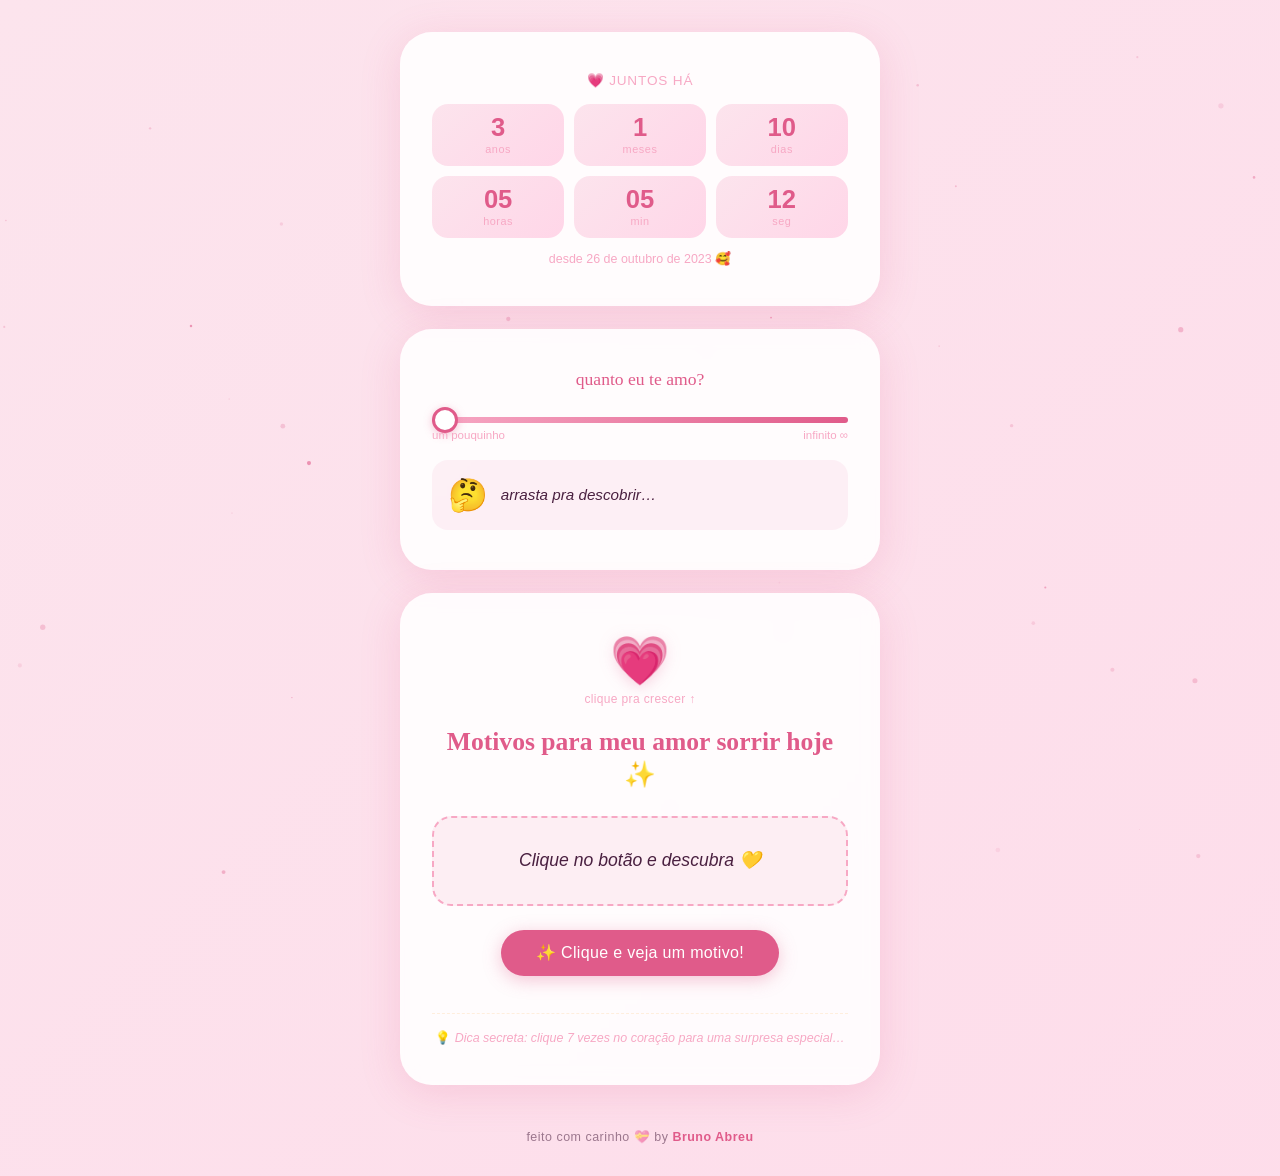
==== index.html @ 89123e7b "Rename sorrir.html to index.html" ====
<!DOCTYPE html>
<html lang="pt-BR">
<head>
  <meta charset="UTF-8" />
  <meta name="viewport" content="width=device-width, initial-scale=1.0" />
  <title>💗 Para Você</title>
  <link rel="icon" type="image/svg+xml" href="data:image/svg+xml,%3Csvg xmlns='http://www.w3.org/2000/svg' viewBox='0 0 100 100'%3E%3Ctext y='.9em' font-size='90'%3E💗%3C/text%3E%3C/svg%3E" />
  <link rel="stylesheet" href="estilo.css" />
</head>
<body>

<canvas id="estrelas"></canvas>
<div id="detalhes-fundo" aria-hidden="true"></div>

<!-- ============================================================
     CARD: TEMPO JUNTOS
     ============================================================ -->
<div class="card card-tempo">
  <p class="tempo-label">💗 juntos há</p>
  <div class="tempo-grid">
    <div class="tempo-bloco">
      <span id="t-anos">0</span>
      <small>anos</small>
    </div>
    <div class="tempo-bloco">
      <span id="t-meses">0</span>
      <small>meses</small>
    </div>
    <div class="tempo-bloco">
      <span id="t-dias">0</span>
      <small>dias</small>
    </div>
    <div class="tempo-bloco">
      <span id="t-horas">0</span>
      <small>horas</small>
    </div>
    <div class="tempo-bloco">
      <span id="t-min">0</span>
      <small>min</small>
    </div>
    <div class="tempo-bloco">
      <span id="t-seg">0</span>
      <small>seg</small>
    </div>
  </div>
  <p class="tempo-sub">desde 26 de outubro de 2023 🥰</p>
</div>

<!-- ============================================================
     CARD: QUANTO EU TE AMO
     ============================================================ -->
<div class="card card-amor">
  <p class="amor-label">quanto eu te amo?</p>

  <div class="slider-wrapper">
    <input type="range" id="slider-amor" min="0" max="100" value="0" />
    <div class="slider-marcas">
      <span>um pouquinho</span>
      <span>infinito ∞</span>
    </div>
  </div>

  <div id="amor-resposta" class="amor-resposta">
    <span id="amor-emoji">🤔</span>
    <p id="amor-texto">arrasta pra descobrir…</p>
  </div>

  <!-- Explosão de corações ao chegar no infinito -->
  <div id="infinito-kaboom" aria-hidden="true"></div>
</div>

<!-- ============================================================
     CARD PRINCIPAL — frases
     ============================================================ -->
<div class="card">

  <div id="coracao-container" onclick="crescerCoracao()" title="Clique em mim! 🥹">
    <div id="coracao">💗</div>
    <div id="tamanho-hint">clique pra crescer ↑</div>
  </div>

  <h1>Motivos para meu amor sorrir hoje ✨</h1>

  <div id="caixa-frase">
    <p id="frase">Clique no botão e descubra 💛</p>
  </div>

  <button id="btn-sortear" onclick="sortearFrase()">✨ Clique e veja um motivo!</button>

  <div id="contador"></div>

  <hr class="linha" />

  <p class="rodape">
    💡 <em>Dica secreta: clique 7 vezes no coração para uma surpresa especial…</em>
  </p>

</div>

<footer class="assinatura">
  feito com carinho 💝 by <strong>Bruno Abreu</strong>
</footer>

<!-- EASTER EGG -->
<div id="easter-egg">
  <div id="easter-box">
    <h2>🎵 Você encontrou! 🎉</h2>
    <p>Essa playlist é só nossa nenem. Cada música foi escolhida a dedo pensando em nós dois!! 💛</p>
    <a id="btn-playlist"
       href="https://open.spotify.com/playlist/5qg5w7egJX3ZqA6o2hRKBQ?si=a4ea92be59c94166"
       target="_blank" rel="noopener">
      🎵 Abrir playlist no Spotify
    </a>
    <button id="btn-fechar-egg" onclick="fecharEasterEgg()">fechar ✕</button>
  </div>
</div>

<script src="script.js"></script>
</body>
</html>
---- estilo.css ----
/* ============================================================
   CORES E FONTES — mude aqui para personalizar o visual
   ============================================================ */
:root {
  --cor-fundo: #fce4ed;
  --cor-fundo2: #ffeedd;
  --cor-primaria: #e05b8a;
  --cor-secundaria: #f7a8c4;
  --cor-texto: #4a2040;
  --cor-coracoes: #e05b8a;
  --fonte-titulo: 'Georgia', serif;
  --fonte-texto: 'Segoe UI', sans-serif;
}

* { box-sizing: border-box; margin: 0; padding: 0; }

/* ============================================================
   GRADIENTE ANIMADO DE FUNDO
   Troque as cores no @keyframes gradiente para mudar as cores
   ============================================================ */
body {
  min-height: 100vh;
  font-family: var(--fonte-texto);
  color: var(--cor-texto);
  display: flex;
  flex-direction: column;
  align-items: center;
  justify-content: center;
  padding: 2rem 1rem;
  overflow-x: hidden;
  position: relative;

  /* gradiente animado — 3 posições de cor que se alternam suavemente */
  background: linear-gradient(135deg, #fce4ed, #ffd6e8, #ffe8f5);
  background-size: 400% 400%;
  animation: gradiente 10s ease infinite;
}

@keyframes gradiente {
  0%   { background-position: 0%   50%; }
  50%  { background-position: 100% 50%; }
  100% { background-position: 0%   50%; }
}

/* ============================================================
   CANVAS DAS ESTRELINHAS (fixo atrás de tudo)
   ============================================================ */
#estrelas {
  position: fixed;
  inset: 0;
  pointer-events: none;
  z-index: 0;
}

/* ============================================================
   DETALHES FOFOS DE FUNDO
   Os elementos (💗 🌸 ✨ etc) são criados pelo script.js
   e injetados aqui. Cada um recebe a classe .detalhe-fofo
   ============================================================ */
#detalhes-fundo {
  position: fixed;
  inset: 0;
  pointer-events: none;
  z-index: 1;
  overflow: hidden;
}

.detalhe-fofo {
  position: absolute;
  font-size: 1.4rem;
  opacity: 0;
  animation: subir-fofo var(--dur, 8s) var(--delay, 0s) ease-in infinite;
  user-select: none;
}

@keyframes subir-fofo {
  0%   { transform: translateY(0)   rotate(0deg)   scale(0.8); opacity: 0;   }
  15%  { opacity: 0.55; }
  80%  { opacity: 0.35; }
  100% { transform: translateY(-110vh) rotate(25deg) scale(1.1); opacity: 0; }
}

/* ============================================================
   CARD PRINCIPAL
   ============================================================ */
.card {
  position: relative;
  z-index: 2;
  background: rgba(255, 255, 255, 0.88);
  backdrop-filter: blur(8px);
  -webkit-backdrop-filter: blur(8px);
  border-radius: 2rem;
  box-shadow: 0 8px 40px rgba(224, 91, 138, 0.18);
  padding: 2.5rem 2rem;
  max-width: 480px;
  width: 100%;
  text-align: center;
}

/* ============================================================
   CORAÇÃO ANIMADO
   ============================================================ */
#coracao-container {
  margin-bottom: 1.2rem;
  cursor: pointer;
  user-select: none;
}
#coracao {
  font-size: 3rem;
  display: inline-block;
  transition: transform 0.15s cubic-bezier(.36,2,.7,.8);
  filter: drop-shadow(0 2px 8px rgba(224,91,138,0.3));
}
#coracao.pulsar {
  animation: pulso 0.35s ease;
}
@keyframes pulso {
  0%   { transform: scale(1); }
  50%  { transform: scale(1.45); }
  100% { transform: scale(1); }
}
#tamanho-hint {
  font-size: 0.75rem;
  color: var(--cor-secundaria);
  margin-top: 0.2rem;
  letter-spacing: 0.03em;
}

/* ============================================================
   TÍTULO
   ============================================================ */
h1 {
  font-family: var(--fonte-titulo);
  font-size: 1.6rem;
  color: var(--cor-primaria);
  margin-bottom: 1.5rem;
  line-height: 1.3;
}

/* ============================================================
   CAIXA DA FRASE
   ============================================================ */
#caixa-frase {
  background: rgba(252, 228, 237, 0.6);
  border: 2px dashed var(--cor-secundaria);
  border-radius: 1.2rem;
  padding: 1.4rem 1.2rem;
  min-height: 90px;
  display: flex;
  align-items: center;
  justify-content: center;
  margin-bottom: 1.5rem;
  transition: opacity 0.3s;
}
#frase {
  font-size: 1.1rem;
  line-height: 1.6;
  color: var(--cor-texto);
  font-style: italic;
}

/* ============================================================
   BOTÃO PRINCIPAL
   ============================================================ */
#btn-sortear {
  background: var(--cor-primaria);
  color: white;
  border: none;
  border-radius: 999px;
  padding: 0.85rem 2.2rem;
  font-size: 1rem;
  font-family: var(--fonte-texto);
  cursor: pointer;
  box-shadow: 0 4px 18px rgba(224,91,138,0.35);
  transition: transform 0.1s, box-shadow 0.1s;
  letter-spacing: 0.02em;
  margin-bottom: 0.8rem;
}
#btn-sortear:hover  { transform: translateY(-2px); box-shadow: 0 6px 22px rgba(224,91,138,0.4); }
#btn-sortear:active { transform: translateY(0);    box-shadow: 0 2px 8px rgba(224,91,138,0.3); }

/* ============================================================
   CONTADOR DE CLIQUES
   ============================================================ */
#contador {
  font-size: 0.8rem;
  color: var(--cor-secundaria);
  margin-bottom: 1.5rem;
}

/* ============================================================
   SEPARADOR
   ============================================================ */
.linha {
  border: none;
  border-top: 1.5px dashed var(--cor-fundo2);
  margin: 1rem 0;
}

/* ============================================================
   RODAPÉ DA CARD
   ============================================================ */
.rodape {
  font-size: 0.78rem;
  color: var(--cor-secundaria);
  margin-top: 0.5rem;
}

/* ============================================================
   ASSINATURA "feito com carinho by Bruno Abreu"
   Fica embaixo do card, discreta mas presente
   ============================================================ */
.assinatura {
  position: relative;
  z-index: 2;
  margin-top: 1.4rem;
  font-size: 0.78rem;
  color: rgba(74, 32, 64, 0.55);
  letter-spacing: 0.04em;
  text-align: center;
}
.assinatura strong {
  color: var(--cor-primaria);
  font-weight: 600;
}

/* ============================================================
   EASTER EGG — modal especial
   ============================================================ */
#easter-egg {
  display: none;
  position: fixed;
  inset: 0;
  z-index: 100;
  background: rgba(74,32,64,0.82);
  align-items: center;
  justify-content: center;
}
#easter-egg.ativo { display: flex; }

#easter-box {
  background: white;
  border-radius: 2rem;
  padding: 2.5rem 2rem;
  max-width: 420px;
  width: 90%;
  text-align: center;
  box-shadow: 0 16px 60px rgba(0,0,0,0.3);
  animation: aparecer 0.4s cubic-bezier(.36,2,.7,.8);
}
@keyframes aparecer {
  from { transform: scale(0.7); opacity: 0; }
  to   { transform: scale(1);   opacity: 1; }
}
#easter-box h2 {
  font-family: var(--fonte-titulo);
  color: var(--cor-primaria);
  font-size: 1.5rem;
  margin-bottom: 0.8rem;
}
#easter-box p {
  color: var(--cor-texto);
  line-height: 1.6;
  margin-bottom: 1.4rem;
  font-size: 0.95rem;
}

#btn-playlist {
  display: inline-block;
  background: #1db954;
  color: white;
  text-decoration: none;
  border-radius: 999px;
  padding: 0.75rem 1.8rem;
  font-size: 0.95rem;
  font-weight: 600;
  letter-spacing: 0.03em;
  transition: opacity 0.2s;
  margin-bottom: 1rem;
}
#btn-playlist:hover { opacity: 0.87; }

#btn-fechar-egg {
  display: block;
  background: none;
  border: none;
  color: var(--cor-secundaria);
  cursor: pointer;
  font-size: 0.85rem;
  text-decoration: underline;
  margin: 0 auto;
  font-family: var(--fonte-texto);
}

/* ============================================================
   LAYOUT GERAL — cards empilhados com espaço entre eles
   ============================================================ */
body {
  gap: 1.4rem;
}

/* ============================================================
   CARD: TEMPO JUNTOS
   ============================================================ */
.card-tempo {
  max-width: 480px;
  width: 100%;
}
.tempo-label {
  font-size: 0.85rem;
  color: var(--cor-secundaria);
  letter-spacing: 0.06em;
  text-transform: uppercase;
  margin-bottom: 1rem;
}
.tempo-grid {
  display: grid;
  grid-template-columns: repeat(3, 1fr);
  gap: 0.6rem;
  margin-bottom: 0.8rem;
}
.tempo-bloco {
  background: linear-gradient(135deg, #fce4ed, #ffd6e8);
  border-radius: 1rem;
  padding: 0.7rem 0.4rem;
  display: flex;
  flex-direction: column;
  align-items: center;
  gap: 0.15rem;
}
.tempo-bloco span {
  font-size: 1.6rem;
  font-weight: 700;
  color: var(--cor-primaria);
  line-height: 1;
  font-variant-numeric: tabular-nums;
}
.tempo-bloco small {
  font-size: 0.68rem;
  color: var(--cor-secundaria);
  letter-spacing: 0.05em;
}
.tempo-sub {
  font-size: 0.78rem;
  color: var(--cor-secundaria);
  margin-top: 0.2rem;
}

/* ============================================================
   CARD: QUANTO EU TE AMO
   ============================================================ */
.card-amor {
  max-width: 480px;
  width: 100%;
  position: relative;
  overflow: hidden;
}
.amor-label {
  font-family: var(--fonte-titulo);
  font-size: 1.1rem;
  color: var(--cor-primaria);
  margin-bottom: 1.2rem;
}

/* slider */
.slider-wrapper {
  margin-bottom: 1.2rem;
}
.slider-wrapper input[type="range"] {
  -webkit-appearance: none;
  appearance: none;
  width: 100%;
  height: 6px;
  border-radius: 999px;
  background: linear-gradient(to right, #f7a8c4, #e05b8a);
  outline: none;
  cursor: pointer;
  margin-bottom: 0.4rem;
}
.slider-wrapper input[type="range"]::-webkit-slider-thumb {
  -webkit-appearance: none;
  width: 26px;
  height: 26px;
  border-radius: 50%;
  background: white;
  border: 3px solid var(--cor-primaria);
  box-shadow: 0 2px 8px rgba(224,91,138,0.35);
  cursor: grab;
  transition: transform 0.1s;
}
.slider-wrapper input[type="range"]::-webkit-slider-thumb:active {
  cursor: grabbing;
  transform: scale(1.15);
}
.slider-marcas {
  display: flex;
  justify-content: space-between;
  font-size: 0.72rem;
  color: var(--cor-secundaria);
}

/* resposta */
.amor-resposta {
  background: rgba(252,228,237,0.5);
  border-radius: 1rem;
  padding: 1rem;
  min-height: 70px;
  display: flex;
  align-items: center;
  gap: 0.8rem;
  transition: opacity 0.3s;
}
#amor-emoji { font-size: 2rem; flex-shrink: 0; }
#amor-texto {
  font-size: 0.95rem;
  line-height: 1.5;
  color: var(--cor-texto);
  font-style: italic;
  text-align: left;
}

/* explosão de corações no infinito */
#infinito-kaboom {
  position: absolute;
  inset: 0;
  pointer-events: none;
  overflow: hidden;
}
.kaboom-coracao {
  position: absolute;
  font-size: 1.5rem;
  animation: kaboom-subir 1.2s ease-out forwards;
}
@keyframes kaboom-subir {
  0%   { transform: translateY(0) scale(0.5) rotate(0deg); opacity: 1; }
  100% { transform: translateY(-120px) scale(1.4) rotate(20deg); opacity: 0; }
}
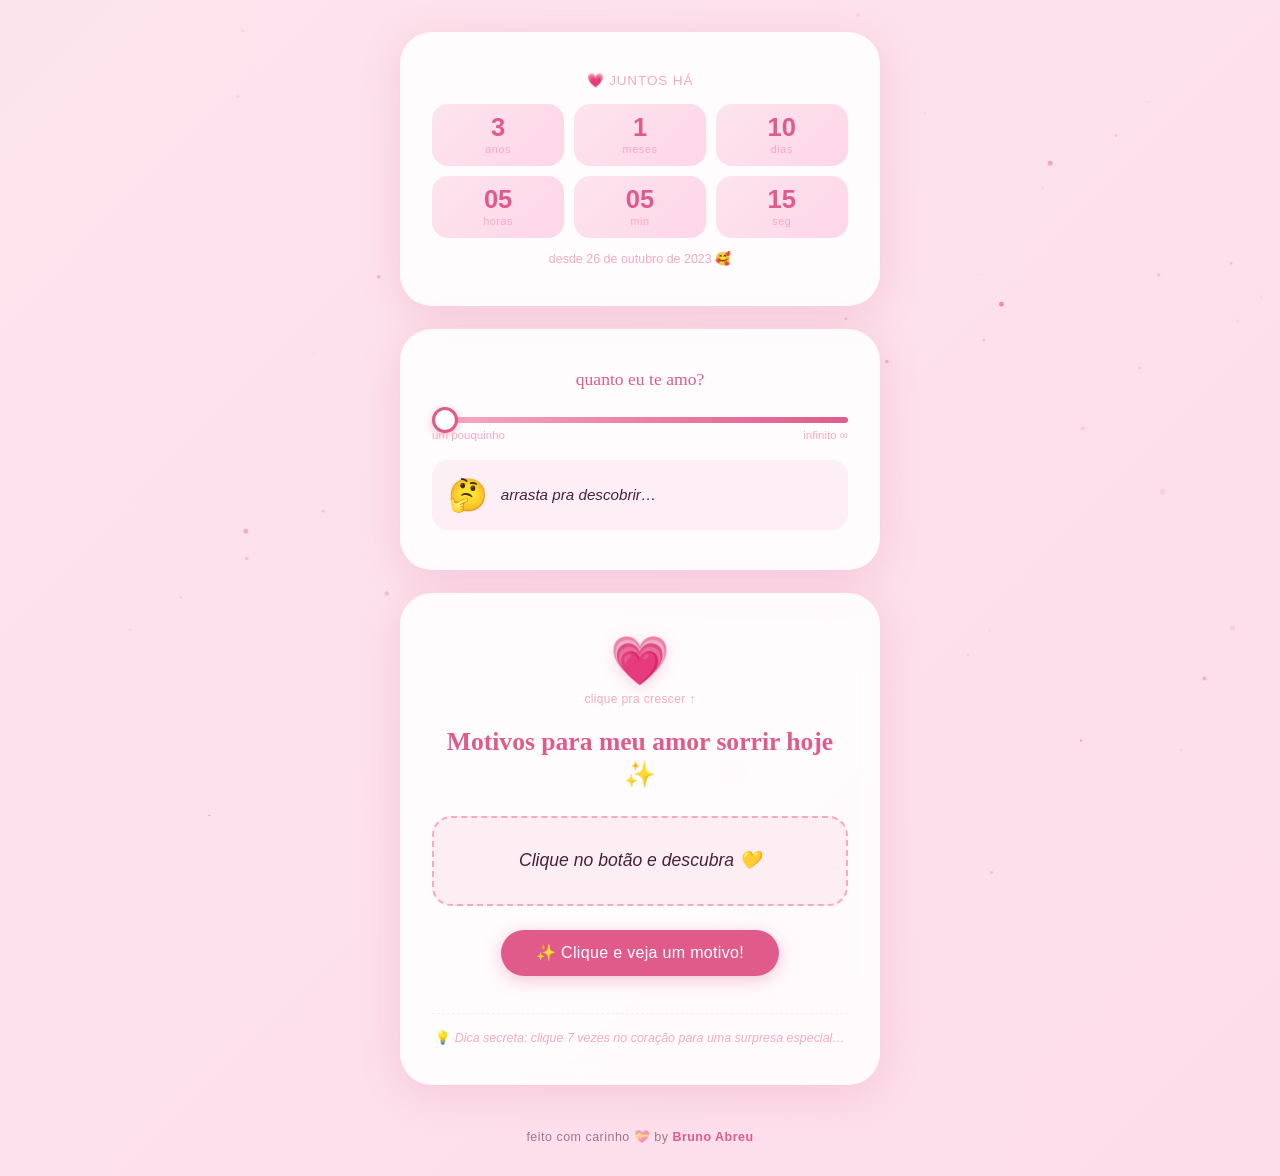
==== commit 23616675: "Update index.html" ====
--- a/index.html
+++ b/index.html
@@ -3,7 +3,7 @@
 <head>
   <meta charset="UTF-8" />
   <meta name="viewport" content="width=device-width, initial-scale=1.0" />
-  <title>💗 Para Você</title>
+  <title>Para Mari Damasco</title>
   <link rel="icon" type="image/svg+xml" href="data:image/svg+xml,%3Csvg xmlns='http://www.w3.org/2000/svg' viewBox='0 0 100 100'%3E%3Ctext y='.9em' font-size='90'%3E💗%3C/text%3E%3C/svg%3E" />
   <link rel="stylesheet" href="estilo.css" />
 </head>
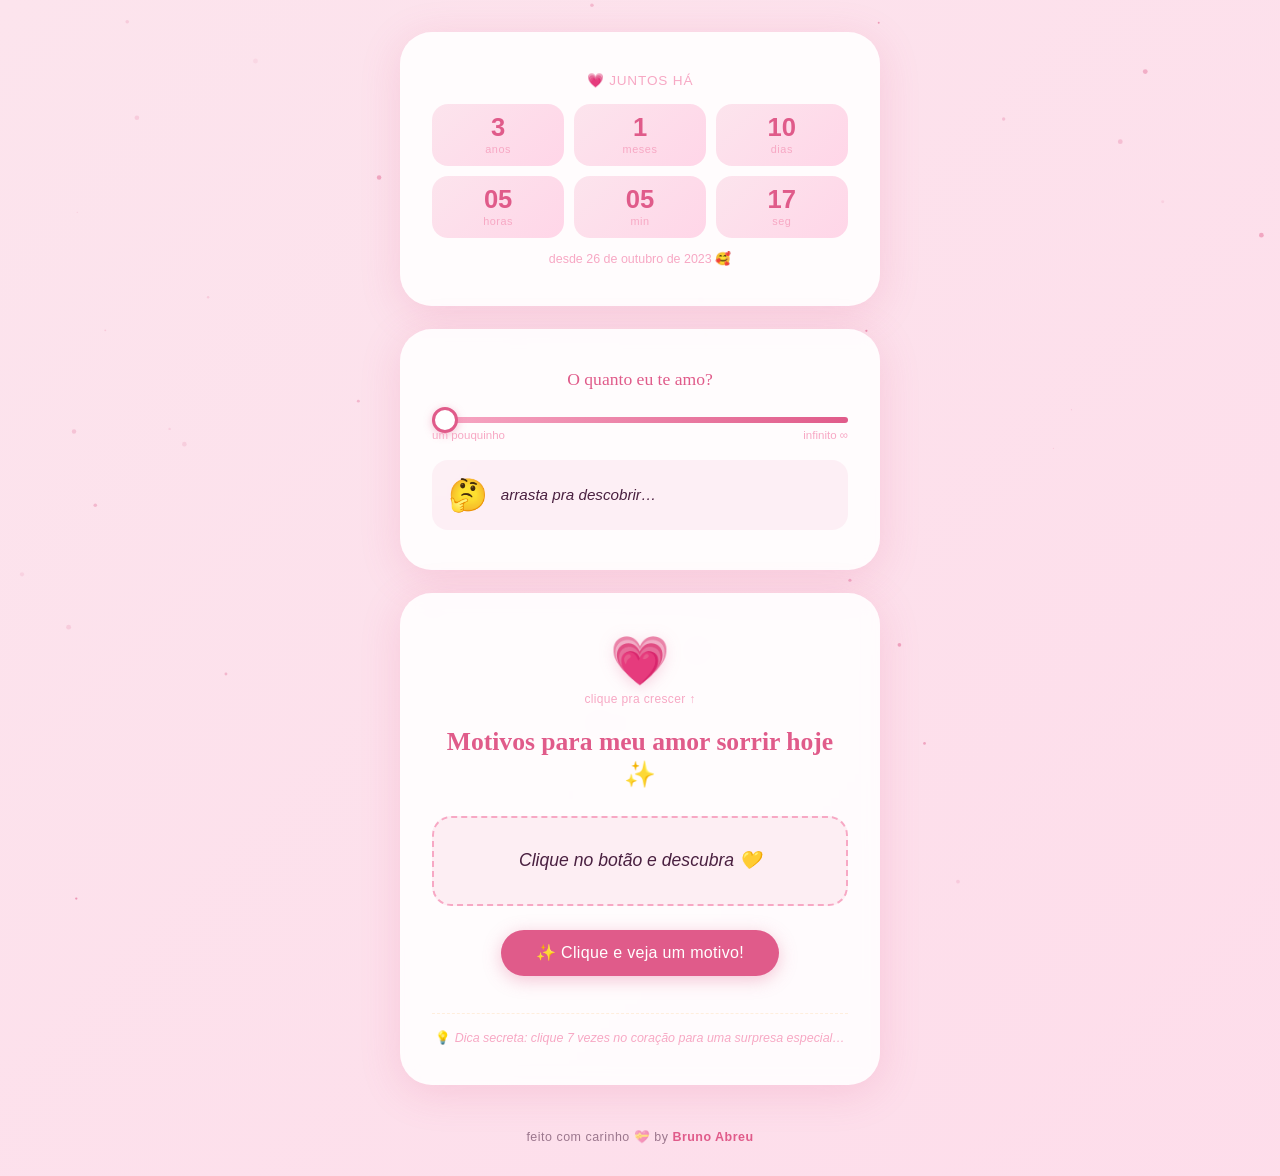
==== commit 2ce6e565: "Update index.html" ====
--- a/index.html
+++ b/index.html
@@ -50,7 +50,7 @@
      CARD: QUANTO EU TE AMO
      ============================================================ -->
 <div class="card card-amor">
-  <p class="amor-label">quanto eu te amo?</p>
+  <p class="amor-label">O quanto eu te amo?</p>
 
   <div class="slider-wrapper">
     <input type="range" id="slider-amor" min="0" max="100" value="0" />
